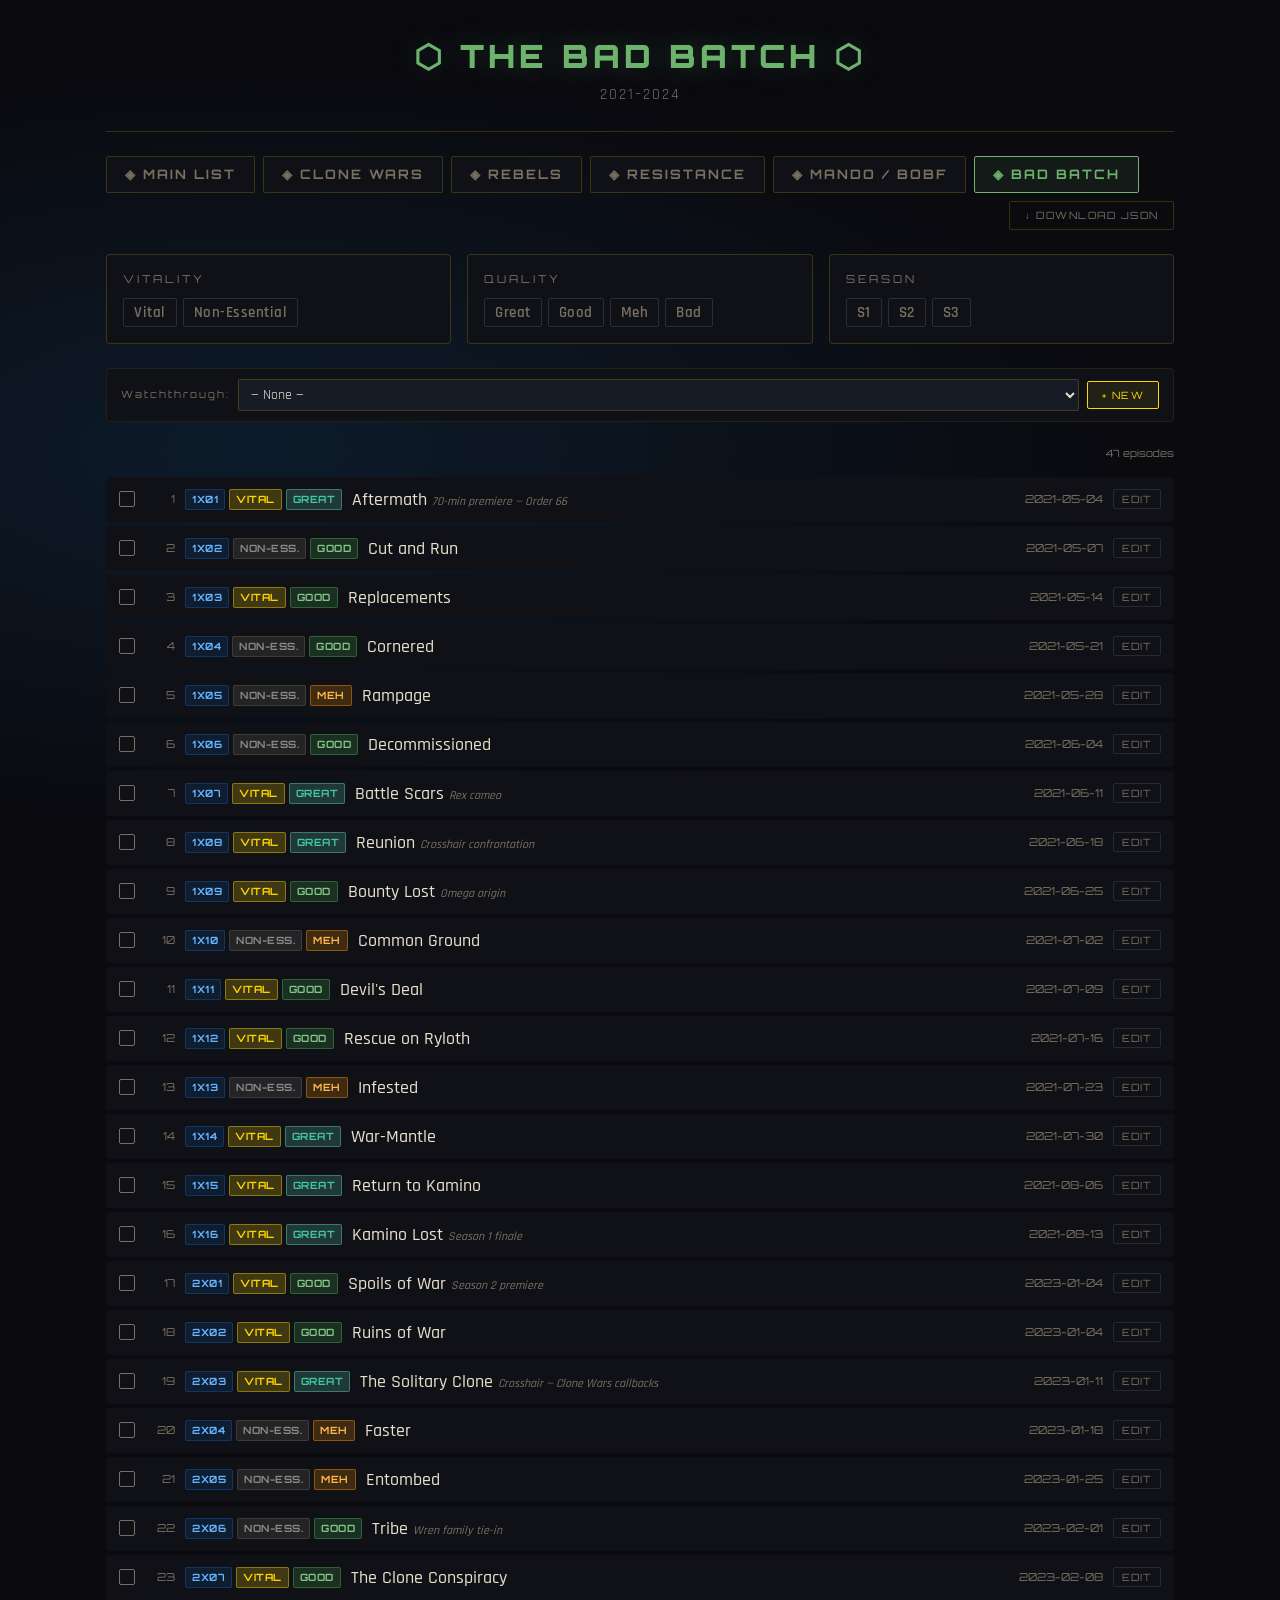
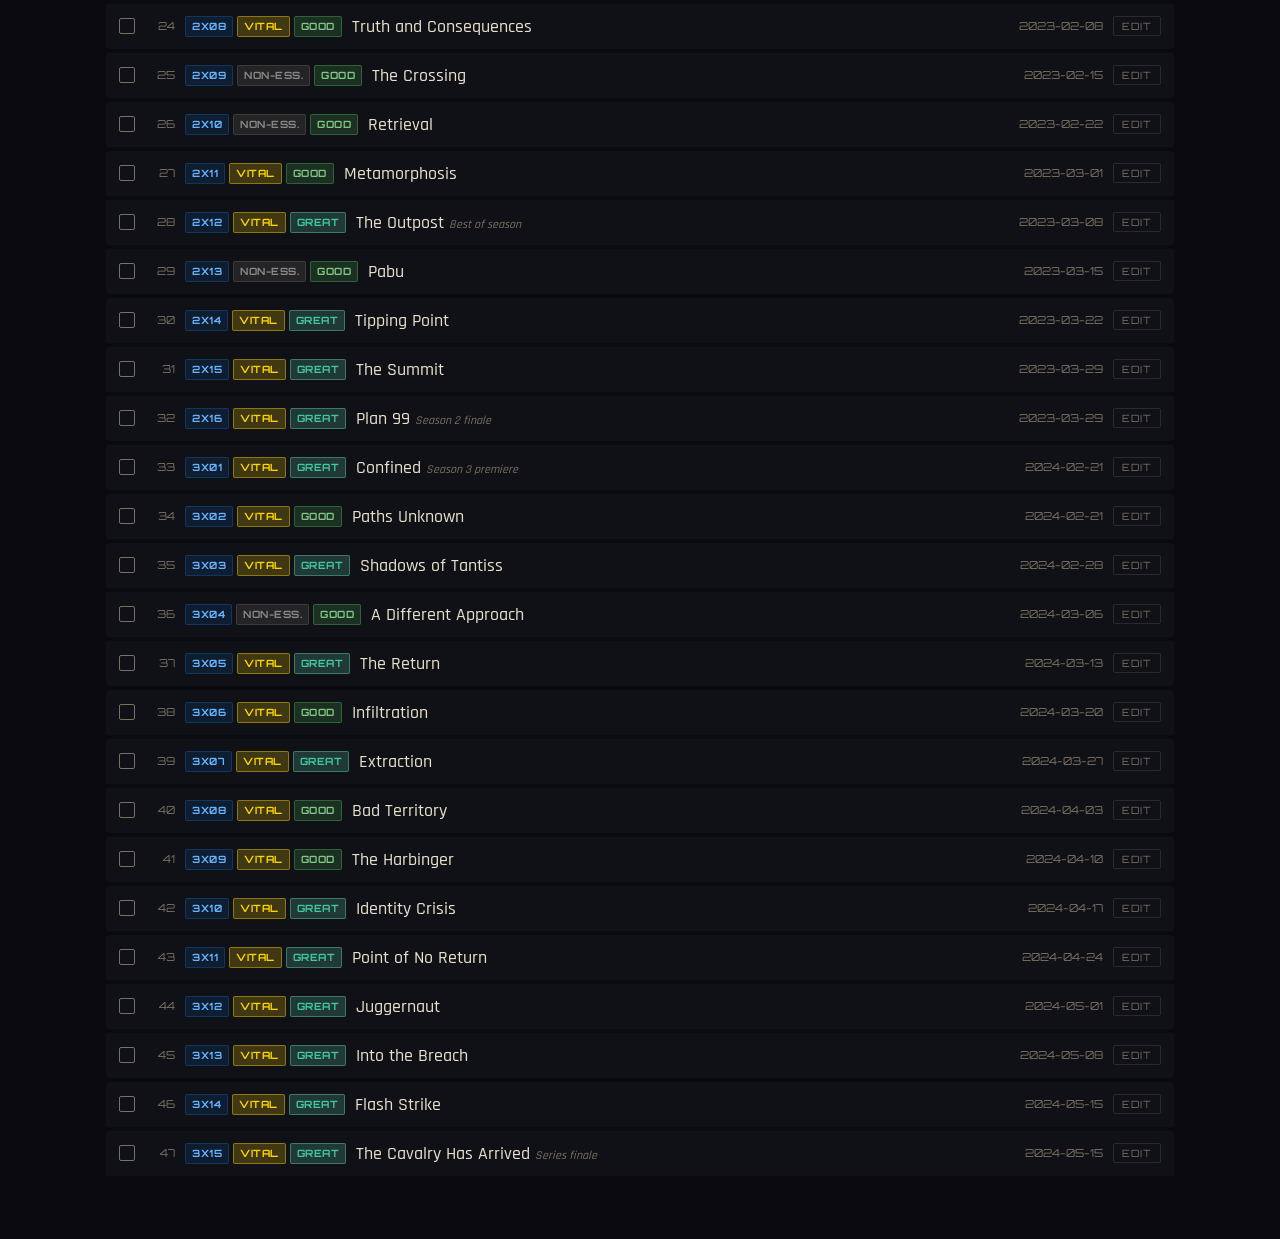
==== bad_batch.html @ 70af80b8 "Website V2 - Subpages for TV shows" ====
<!DOCTYPE html>
<html lang="en">
<head>
<meta charset="UTF-8">
<meta name="viewport" content="width=device-width, initial-scale=1.0">
<title>Star Wars Watchlist</title>
<link rel="stylesheet" href="style.css">
<style>
  :root { --show-color: #6DB36D; }
  .header h1 { color: var(--show-color); text-shadow: 0 0 30px color-mix(in srgb, var(--show-color) 30%, transparent); }
  .nav-tab.active { border-color: var(--show-color); color: var(--show-color); background: color-mix(in srgb, var(--show-color) 10%, transparent); }
  .progress-fill { background: var(--show-color) !important; }
</style>
</head>
<body>
<div class="stars-bg"></div>
<div class="app-wrapper">

  <div class="header">
    <h1 id="showTitle">⬡ LOADING ⬡</h1>
    <p id="showYears" style="color:var(--sw-muted);font-size:15px;letter-spacing:2px;margin-top:4px;"></p>
  </div>

  <div class="nav-tabs" id="navTabs"></div>
  <div id="filtersArea"></div>
  <div id="wtArea"></div>
  <div class="items-list" id="epList"></div>

  <!-- Item Edit Modal -->
  <div class="modal-overlay" id="itemModal">
    <div class="modal">
      <button class="modal-close" onclick="closeModal('itemModal')">✕</button>
      <div class="modal-title" id="itemModalTitle">Edit Episode</div>
      <div id="itemModalBody"></div>
    </div>
  </div>

  <!-- Watchthrough Modal -->
  <div class="modal-overlay" id="wtModal">
    <div class="modal">
      <button class="modal-close" onclick="closeModal('wtModal')">✕</button>
      <div class="modal-title">Watchthrough</div>
      <div id="wtModalBody"></div>
    </div>
  </div>

  <div class="save-indicator" id="saveIndicator">SAVED</div>

</div>
<script src="data.js"></script>
<script>window.SHOW_DATA = BAD_BATCH_DATA;</script>
<script>
// Shared nav injection
document.addEventListener('DOMContentLoaded', () => {
  const pages = [
    {href:'index.html',   label:'◈ Main List'},
    {href:'cw.html',      label:'◈ Clone Wars',    color:'#64B4FF'},
    {href:'rebels.html',  label:'◈ Rebels',         color:'#E8A020'},
    {href:'resistance.html', label:'◈ Resistance',  color:'#4AA8D8'},
    {href:'mando.html',   label:'◈ Mando / BoBF',   color:'#8B7355'},
    {href:'bad_batch.html',label:'◈ Bad Batch',     color:'#6DB36D'},
  ];
  const cur = location.pathname.split('/').pop() || 'index.html';
  document.getElementById('navTabs').innerHTML =
    pages.map(p => {
      const active = p.href === cur;
      const style  = p.color ? `--tab-color:${p.color}` : '';
      return `<a class="nav-tab ${active?'active':''}" href="${p.href}" style="${style}">${p.label}</a>`;
    }).join('') +
    `<button class="btn" style="margin-left:auto" onclick="downloadJSON()">↓ Download JSON</button>`;
});
</script>
<script src="show_page.js"></script>
</body>
</html>
---- style.css ----
@import url('https://fonts.googleapis.com/css2?family=Orbitron:wght@400;700;900&family=Rajdhani:wght@300;400;500;600;700&display=swap');

* { box-sizing: border-box; margin: 0; padding: 0; }

:root {
  --sw-gold: #FFD700;
  --sw-gold-dim: #B8960C;
  --sw-red: #C62828;
  --sw-blue: #1565C0;
  --sw-dark: #0a0a0f;
  --sw-panel: #0f1117;
  --sw-panel2: #161b26;
  --sw-border: rgba(255,215,0,0.18);
  --sw-border2: rgba(255,215,0,0.08);
  --sw-text: #e8e0cc;
  --sw-muted: #7a7060;
  --sw-good: #4CAF50;
  --sw-meh: #FF9800;
  --sw-bad: #F44336;
  --sw-vital: #FFD700;
  --sw-skip: #7a7060;
  --sw-movie: #1565C0;
  --sw-tv: #6A1B9A;
  --sw-game: #2E7D32;
}

body {
  background: var(--sw-dark);
  color: var(--sw-text);
  font-family: 'Rajdhani', sans-serif;
  font-size: 20px;
  line-height: 1.5;
  min-height: 100vh;
  overflow-x: hidden;
}

.stars-bg {
  position: fixed;
  top: 0; left: 0; width: 100%; height: 100%;
  background: radial-gradient(ellipse at 20% 50%, #0d1b2a 0%, #0a0a0f 60%);
  z-index: 0;
}

.app-wrapper { position: relative; z-index: 1; max-width: 1100px; margin: 0 auto; padding: 0 1rem 4rem; }

/* ── HEADER ───────────────────────────────────────────────────────────────── */
.header {
  text-align: center;
  padding: 2rem 0 1.5rem;
  border-bottom: 1px solid var(--sw-border);
  margin-bottom: 1.5rem;
}
.header h1 {
  font-family: 'Orbitron', monospace;
  font-size: 2rem;
  font-weight: 900;
  color: var(--sw-gold);
  letter-spacing: 4px;
  text-transform: uppercase;
  text-shadow: 0 0 30px rgba(255,215,0,0.3);
}
.header p { color: var(--sw-muted); font-size: 15px; letter-spacing: 2px; margin-top: 4px; }

/* ── NAV ──────────────────────────────────────────────────────────────────── */
.nav-tabs { display: flex; gap: 8px; margin-bottom: 1.5rem; flex-wrap: wrap; }
.nav-tab {
  font-family: 'Orbitron', monospace;
  font-size: 13px;
  font-weight: 700;
  letter-spacing: 2px;
  padding: 8px 18px;
  border: 1px solid var(--sw-border);
  background: var(--sw-panel);
  color: var(--sw-muted);
  cursor: pointer;
  border-radius: 2px;
  transition: all 0.2s;
  text-transform: uppercase;
  text-decoration: none;
  display: inline-block;
}
.nav-tab:hover {
  border-color: var(--tab-color, var(--sw-gold-dim));
  color: var(--tab-color, var(--sw-gold-dim));
}
.nav-tab.active {
  background: color-mix(in srgb, var(--tab-color, var(--sw-gold)) 10%, transparent);
  border-color: var(--tab-color, var(--sw-gold));
  color: var(--tab-color, var(--sw-gold));
}
.nav-tab.cw-tab { border-color: rgba(100,180,255,0.3); color: #64B4FF; }
.nav-tab.cw-tab.active { background: rgba(100,180,255,0.1); border-color: #64B4FF; color: #64B4FF; }

/* ── LAYOUT ───────────────────────────────────────────────────────────────── */
.section-row { display: flex; gap: 1rem; align-items: flex-start; margin-bottom: 1.5rem; flex-wrap: wrap; }

.panel {
  background: var(--sw-panel);
  border: 1px solid var(--sw-border);
  border-radius: 4px;
  padding: 1rem;
}
.panel-title {
  font-family: 'Orbitron', monospace;
  font-size: 11px;
  letter-spacing: 3px;
  color: var(--sw-muted);
  text-transform: uppercase;
  margin-bottom: 10px;
}

/* ── CHIPS ────────────────────────────────────────────────────────────────── */
.filter-chips { display: flex; flex-wrap: wrap; gap: 6px; }
.chip {
  font-family: 'Rajdhani', sans-serif;
  font-size: 15px;
  font-weight: 600;
  padding: 4px 10px;
  border: 1px solid rgba(255,255,255,0.12);
  border-radius: 2px;
  cursor: pointer;
  transition: all 0.2s;
  background: transparent;
  color: var(--sw-muted);
  letter-spacing: 0.5px;
}
.chip:hover { border-color: rgba(255,255,255,0.3); color: var(--sw-text); }
.chip.active-great     { background: rgba(100,220,180,0.15); border-color: #40C8A0; color: #40C8A0; }
.chip.active-vital     { background: rgba(255,215,0,0.15);  border-color: var(--sw-gold); color: var(--sw-gold); }
.chip.active-skippable { background: rgba(122,112,96,0.2);  border-color: #7a7060; color: #aaa09a; }
.chip.active-movie     { background: rgba(21,101,192,0.2);  border-color: #1565C0; color: #64B4FF; }
.chip.active-tv        { background: rgba(106,27,154,0.2);  border-color: #6A1B9A; color: #CE93D8; }
.chip.active-game      { background: rgba(46,125,50,0.2);   border-color: #2E7D32; color: #81C784; }
.chip.active-good      { background: rgba(76,175,80,0.15);  border-color: #4CAF50; color: #81C784; }
.chip.active-meh       { background: rgba(255,152,0,0.15);  border-color: #FF9800; color: #FFB74D; }
.chip.active-bad       { background: rgba(244,67,54,0.15);  border-color: #F44336; color: #EF9A9A; }
.chip.active-post      { background: rgba(100,180,255,0.1); border-color: #64B4FF; color: #64B4FF; }
.chip.active-order     { background: rgba(255,215,0,0.15);  border-color: var(--sw-gold); color: var(--sw-gold); }
.chip.active-tag       { background: rgba(130,100,220,0.2); border-color: #8264DC; color: #C9B8FF; }

/* ── WATCHTHROUGH BAR ─────────────────────────────────────────────────────── */
.watchthrough-bar {
  display: flex; gap: 8px; align-items: center; flex-wrap: wrap;
  margin-bottom: 1.5rem;
  padding: 10px 14px;
  background: var(--sw-panel);
  border: 1px solid var(--sw-border2);
  border-radius: 4px;
}
.wt-label { font-family: 'Orbitron', monospace; font-size: 10px; letter-spacing: 2px; color: var(--sw-muted); flex-shrink: 0; }
.wt-select {
  background: var(--sw-panel2);
  border: 1px solid var(--sw-border);
  color: var(--sw-text);
  font-family: 'Rajdhani', sans-serif;
  font-size: 14px;
  padding: 5px 8px;
  border-radius: 2px;
  flex: 1; min-width: 120px;
}

/* ── BUTTONS ──────────────────────────────────────────────────────────────── */
.btn {
  font-family: 'Orbitron', monospace;
  font-size: 10px;
  letter-spacing: 1.5px;
  padding: 7px 14px;
  border: 1px solid var(--sw-border);
  background: transparent;
  color: var(--sw-muted);
  cursor: pointer;
  border-radius: 2px;
  transition: all 0.2s;
  text-transform: uppercase;
  white-space: nowrap;
}
.btn:hover   { border-color: var(--sw-gold-dim); color: var(--sw-gold-dim); }
.btn.primary { border-color: var(--sw-gold); color: var(--sw-gold); background: rgba(255,215,0,0.08); }
.btn.primary:hover { background: rgba(255,215,0,0.16); }
.btn.danger  { border-color: #C62828; color: #EF9A9A; }
.btn.danger:hover  { background: rgba(198,40,40,0.15); }
.btn.success { border-color: #4CAF50; color: #81C784; }
.btn.success:hover { background: rgba(76,175,80,0.1); }

/* ── TOP ACTIONS BAR ──────────────────────────────────────────────────────── */
.top-actions { display: flex; gap: 8px; align-items: center; flex-wrap: wrap; margin-bottom: 1rem; }
.multi-sel-info {
  font-family: 'Orbitron', monospace;
  font-size: 10px;
  color: var(--sw-gold);
  letter-spacing: 1px;
  padding: 4px 8px;
  border: 1px solid rgba(255,215,0,0.3);
  border-radius: 2px;
  background: rgba(255,215,0,0.06);
}

/* ── PROGRESS ─────────────────────────────────────────────────────────────── */
.progress-bar {
  height: 3px;
  background: rgba(255,255,255,0.06);
  border-radius: 2px;
  margin: 8px 0 12px;
  overflow: hidden;
}
.progress-fill { height: 100%; background: var(--sw-gold); transition: width 0.4s; border-radius: 2px; }
.progress-text { font-family: 'Orbitron', monospace; font-size: 11px; color: var(--sw-muted); letter-spacing: 1px; }

/* ── ITEM ROWS ────────────────────────────────────────────────────────────── */
.items-list { display: flex; flex-direction: column; gap: 4px; }

.item-row {
  display: flex;
  align-items: center;
  gap: 10px;
  padding: 8px 12px;
  border: 1px solid transparent;
  border-radius: 3px;
  cursor: pointer;
  transition: all 0.15s;
  background: var(--sw-panel);
}
.item-row:hover   { border-color: var(--sw-border); background: var(--sw-panel2); }
.item-row.watched { background: rgba(255,215,0,0.04); }
.item-row.selected { border-color: var(--sw-gold) !important; background: rgba(255,215,0,0.08) !important; }

/* Drag and drop */
.item-row.draggable { cursor: grab; }
.item-row.dragging  { opacity: 0.4; border-color: var(--sw-gold); cursor: grabbing; }
.item-row.drag-over { border-color: var(--sw-gold); background: rgba(255,215,0,0.08); border-style: dashed; }
.drag-handle {
  color: var(--sw-muted);
  cursor: grab;
  font-size: 14px;
  flex-shrink: 0;
  padding: 0 2px;
  user-select: none;
}
.drag-handle:hover { color: var(--sw-gold-dim); }

.item-check {
  width: 16px; height: 16px;
  border: 1px solid var(--sw-muted);
  border-radius: 2px;
  flex-shrink: 0;
  display: flex; align-items: center; justify-content: center;
  transition: all 0.2s;
  font-size: 11px;
}
.item-check.checked { background: var(--sw-gold); border-color: var(--sw-gold); color: #000; }

.item-num    { font-family: 'Orbitron', monospace; font-size: 11px; color: var(--sw-muted); width: 30px; flex-shrink: 0; text-align: right; }
.item-badges { display: flex; gap: 4px; flex-shrink: 0; }
.item-title  { flex: 1; font-size: 18px; font-weight: 500; color: var(--sw-text); }
.item-title.watched-title { color: var(--sw-muted); text-decoration: line-through; }
.item-year   { font-family: 'Orbitron', monospace; font-size: 11px; color: var(--sw-muted); flex-shrink: 0; }
.item-set    { font-size: 13px; color: var(--sw-muted); flex-shrink: 0; min-width: 70px; text-align: right; }
.item-note   { font-size: 12px; color: var(--sw-muted); font-style: italic; }

.gl-tag {
  font-size: 10px;
  color: #7a7060;
  font-family: 'Orbitron', monospace;
  margin-left: 4px;
  vertical-align: middle;
}

.item-edit-btn {
  font-family: 'Orbitron', monospace;
  font-size: 10px;
  letter-spacing: 1px;
  padding: 3px 8px;
  background: transparent;
  border: 1px solid rgba(255,255,255,0.1);
  color: var(--sw-muted);
  border-radius: 2px;
  cursor: pointer;
  transition: all 0.2s;
  flex-shrink: 0;
  text-transform: uppercase;
}
.item-edit-btn:hover { border-color: var(--sw-gold-dim); color: var(--sw-gold-dim); }

/* ── BADGES ───────────────────────────────────────────────────────────────── */
.badge {
  font-family: 'Orbitron', monospace;
  font-size: 10px;
  font-weight: 700;
  letter-spacing: 0.5px;
  padding: 2px 6px;
  border-radius: 2px;
  text-transform: uppercase;
}
.badge-vital  { background: rgba(255,215,0,0.2);   color: var(--sw-gold); border: 1px solid rgba(255,215,0,0.4); }
.badge-skip   { background: rgba(122,112,96,0.2);  color: #888;           border: 1px solid rgba(122,112,96,0.3); }
.badge-great  { background: rgba(100,220,180,0.2);  color: #40C8A0;        border: 1px solid rgba(100,220,180,0.4); }
.badge-good   { background: rgba(76,175,80,0.2);   color: #81C784;        border: 1px solid rgba(76,175,80,0.4); }
.badge-meh    { background: rgba(255,152,0,0.2);   color: #FFB74D;        border: 1px solid rgba(255,152,0,0.4); }
.badge-bad    { background: rgba(244,67,54,0.2);   color: #EF9A9A;        border: 1px solid rgba(244,67,54,0.4); }
.badge-movie  { background: rgba(21,101,192,0.2);  color: #64B4FF;        border: 1px solid rgba(21,101,192,0.4); }
.badge-tv     { background: rgba(106,27,154,0.2);  color: #CE93D8;        border: 1px solid rgba(106,27,154,0.4); }
.badge-game   { background: rgba(46,125,50,0.2);   color: #81C784;        border: 1px solid rgba(46,125,50,0.4); }
.badge-tag    { background: rgba(130,100,220,0.2); color: #C9B8FF;        border: 1px solid rgba(130,100,220,0.4); font-size: 10px; }
.badge-ep     { background: rgba(21,101,192,0.15); color: #64B4FF;        border: 1px solid rgba(21,101,192,0.35); }


/* ── MODALS ───────────────────────────────────────────────────────────────── */
.modal-overlay {
  display: none;
  position: fixed; top: 0; left: 0; width: 100%; height: 100%;
  background: rgba(0,0,0,0.85);
  z-index: 100;
  align-items: center;
  justify-content: center;
}
.modal-overlay.open { display: flex; }
.modal {
  background: var(--sw-panel);
  border: 1px solid var(--sw-border);
  border-radius: 6px;
  padding: 1.5rem;
  width: 90%;
  max-width: 480px;
  max-height: 90vh;
  overflow-y: auto;
  position: relative;
}
.modal-title {
  font-family: 'Orbitron', monospace;
  font-size: 13px;
  font-weight: 700;
  letter-spacing: 2px;
  color: var(--sw-gold);
  margin-bottom: 1.2rem;
  text-transform: uppercase;
}
.modal-close { position: absolute; top: 12px; right: 14px; background: none; border: none; color: var(--sw-muted); font-size: 20px; cursor: pointer; line-height: 1; }
.modal-close:hover { color: var(--sw-text); }
.modal-actions { display: flex; gap: 8px; margin-top: 1.2rem; flex-wrap: wrap; }

.export-divider {
  border: none;
  border-top: 1px solid var(--sw-border);
  margin: 1.5rem 0 1rem;
}
.export-section-title {
  font-family: 'Orbitron', monospace;
  font-size: 11px;
  letter-spacing: 2px;
  color: var(--sw-muted);
  text-transform: uppercase;
  margin-bottom: 0.5rem;
}

/* ── FORMS ────────────────────────────────────────────────────────────────── */
.form-group { margin-bottom: 1rem; }
.form-label { font-size: 11px; letter-spacing: 1px; color: var(--sw-muted); display: block; margin-bottom: 5px; text-transform: uppercase; font-family: 'Orbitron', monospace; }
.form-input, .form-select {
  width: 100%;
  background: var(--sw-panel2);
  border: 1px solid var(--sw-border);
  color: var(--sw-text);
  font-family: 'Rajdhani', sans-serif;
  font-size: 15px;
  padding: 8px 10px;
  border-radius: 2px;
  outline: none;
}
.form-input:focus, .form-select:focus { border-color: var(--sw-gold-dim); }
.form-select option { background: #1a1a2e; }

/* ── TAGS ─────────────────────────────────────────────────────────────────── */
.tag-input-row { display: flex; gap: 6px; align-items: center; }
.tag-input-row .form-input { flex: 1; }
.tags-display { display: flex; flex-wrap: wrap; gap: 5px; margin-top: 8px; }
.tag-pill {
  display: flex; align-items: center; gap: 4px;
  background: rgba(130,100,220,0.2);
  border: 1px solid rgba(130,100,220,0.4);
  color: #C9B8FF;
  border-radius: 2px;
  padding: 2px 7px;
  font-size: 14px;
}
.tag-existing-label {
  font-family: 'Orbitron', monospace;
  font-size: 9px;
  letter-spacing: 1px;
  color: var(--sw-muted);
  text-transform: uppercase;
  margin-top: 10px;
  margin-bottom: 5px;
}
.tag-existing-pool {
  display: flex;
  flex-wrap: wrap;
  gap: 5px;
  margin-bottom: 8px;
}
.tag-existing-pill {
  font-family: 'Rajdhani', sans-serif;
  font-size: 13px;
  padding: 2px 9px;
  background: transparent;
  border: 1px dashed rgba(130,100,220,0.35);
  color: rgba(201,184,255,0.6);
  border-radius: 2px;
  cursor: pointer;
  transition: all 0.15s;
}
.tag-existing-pill:hover {
  background: rgba(130,100,220,0.15);
  border-color: rgba(130,100,220,0.7);
  color: #C9B8FF;
}
.tag-pill-remove { cursor: pointer; color: #8264DC; font-size: 12px; line-height: 1; }
.tag-pill-remove:hover { color: #EF9A9A; }

/* ── MISC ─────────────────────────────────────────────────────────────────── */
.tag-collapse-btn {
  font-family: 'Orbitron', monospace;
  font-size: 9px;
  letter-spacing: 1px;
  padding: 2px 8px;
  background: transparent;
  border: 1px solid rgba(255,255,255,0.1);
  color: var(--sw-muted);
  border-radius: 2px;
  cursor: pointer;
  transition: all 0.2s;
}
.tag-collapse-btn:hover { border-color: var(--sw-gold-dim); color: var(--sw-gold-dim); }

/* ── HIDE BUTTON ──────────────────────────────────────────────────────────── */
.item-hide-btn {
  font-family: 'Orbitron', monospace;
  font-size: 10px;
  letter-spacing: 1px;
  padding: 3px 8px;
  background: transparent;
  border: 1px solid rgba(255,255,255,0.07);
  color: rgba(122,112,96,0.6);
  border-radius: 2px;
  cursor: pointer;
  transition: all 0.2s;
  flex-shrink: 0;
  text-transform: uppercase;
  opacity: 0;
}
.item-row:hover .item-hide-btn { opacity: 1; }
.item-hide-btn:hover { border-color: #C62828; color: #EF9A9A; opacity: 1; }
.item-hide-btn--show {
  border-color: rgba(76,175,80,0.4);
  color: #81C784;
  opacity: 1 !important;
}
.item-hide-btn--show:hover { background: rgba(76,175,80,0.1); border-color: #4CAF50; }

/* ── HIDDEN SECTION ───────────────────────────────────────────────────────── */
.hidden-section {
  margin-top: 2.5rem;
  border-top: 1px dashed rgba(255,255,255,0.08);
  padding-top: 1.2rem;
}
.hidden-section-header {
  display: flex;
  align-items: center;
  gap: 10px;
  margin-bottom: 0.75rem;
}
.hidden-section-title {
  font-family: 'Orbitron', monospace;
  font-size: 10px;
  letter-spacing: 2px;
  color: var(--sw-muted);
  text-transform: uppercase;
}
.hidden-section-count {
  font-family: 'Orbitron', monospace;
  font-size: 9px;
  color: rgba(122,112,96,0.5);
  letter-spacing: 1px;
}
.item-row.hidden-row {
  opacity: 0.45;
  cursor: default;
  background: transparent !important;
  border-color: transparent !important;
}
.item-row.hidden-row:hover {
  opacity: 0.65;
  background: var(--sw-panel) !important;
}

.custom-order-hint {
  display: flex;
  align-items: center;
  gap: 8px;
  flex-wrap: wrap;
  font-family: 'Orbitron', monospace;
  font-size: 9px;
  color: var(--sw-muted);
  letter-spacing: 1px;
  padding: 6px 12px;
  margin-bottom: 8px;
  border: 1px dashed rgba(255,215,0,0.15);
  border-radius: 3px;
}
.hint-seed-label {
  margin-left: auto;
  font-size: 9px;
  letter-spacing: 1px;
  color: var(--sw-muted);
}
.hint-seed-btn {
  font-size: 9px;
  padding: 3px 10px;
  letter-spacing: 1px;
}

.save-indicator {
  position: fixed; bottom: 20px; right: 20px;
  background: rgba(255,215,0,0.9); color: #000;
  font-family: 'Orbitron', monospace; font-size: 10px; letter-spacing: 2px;
  padding: 8px 16px; border-radius: 2px;
  opacity: 0; transition: opacity 0.3s;
  z-index: 200;
}
.save-indicator.show { opacity: 1; }

select option { background: #0f1117; }

@media (max-width: 600px) {
  .header h1 { font-size: 1.2rem; }
  .item-set { display: none; }
}
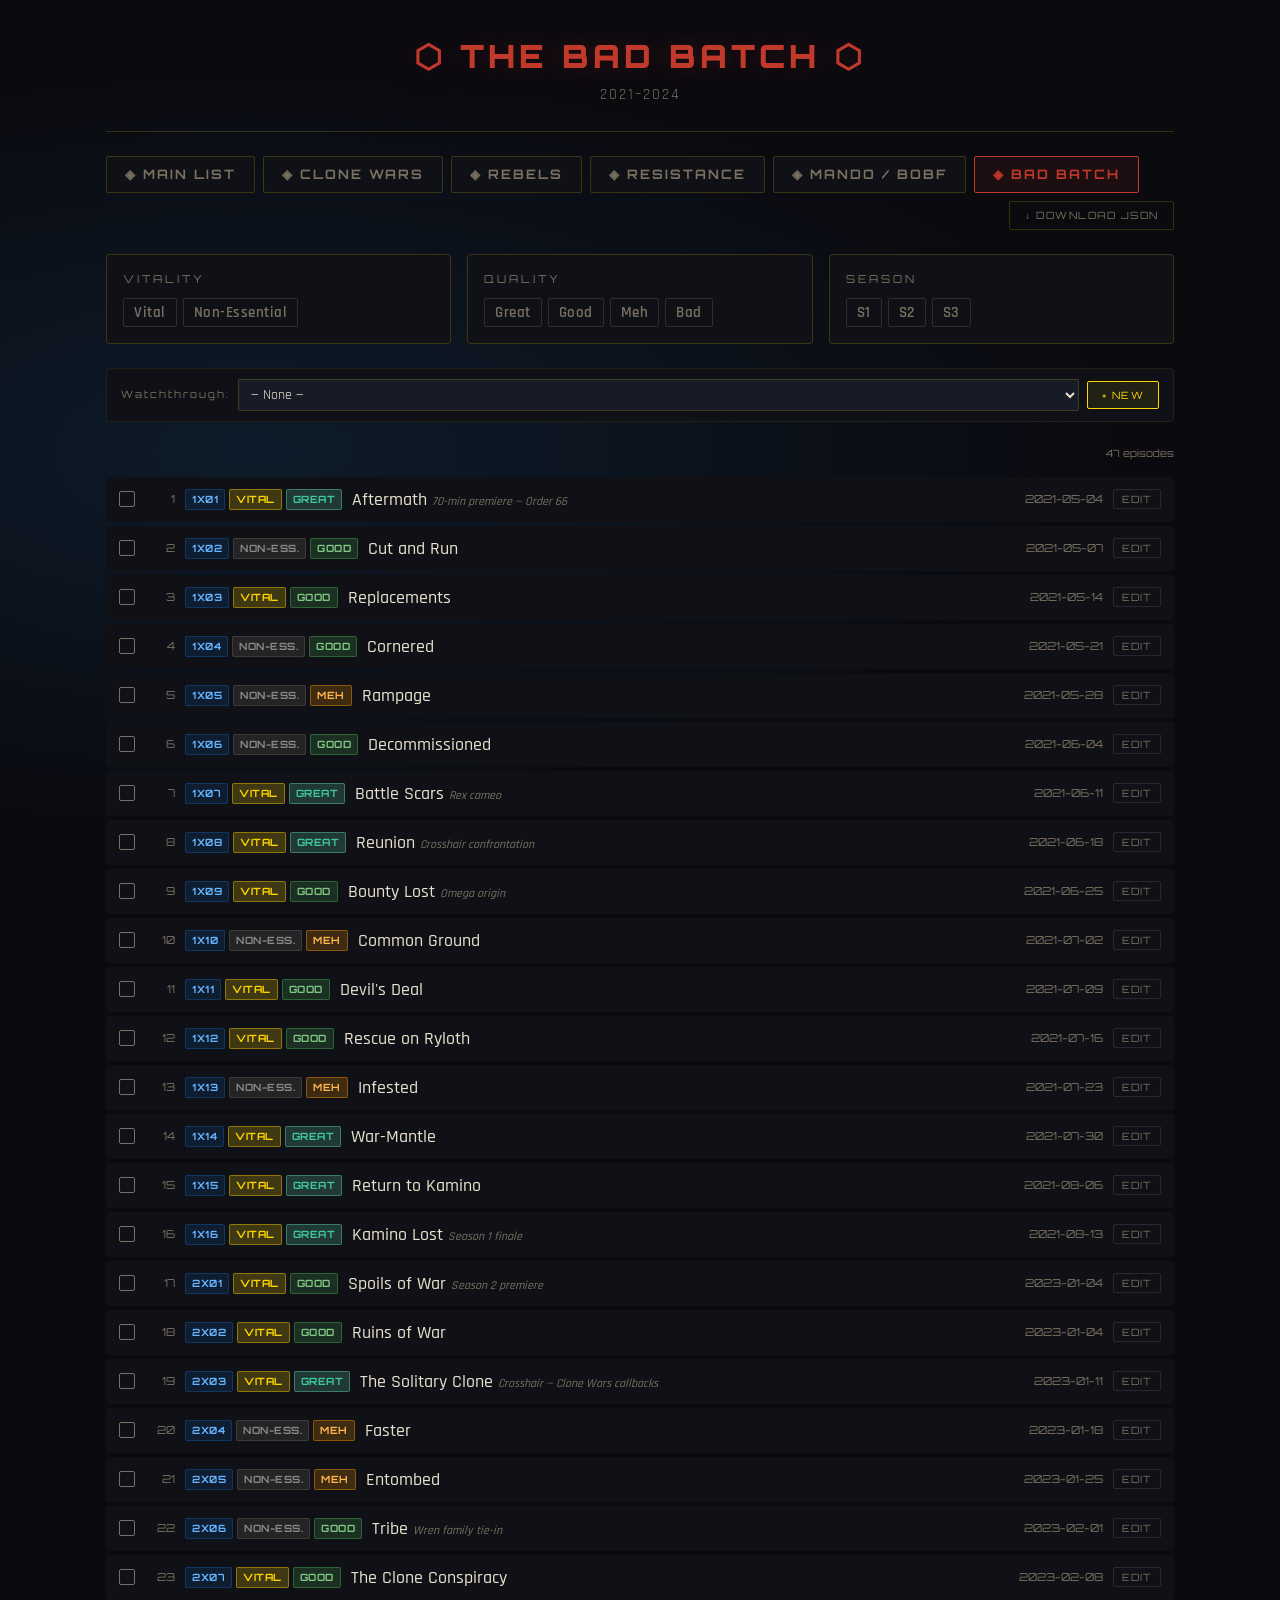
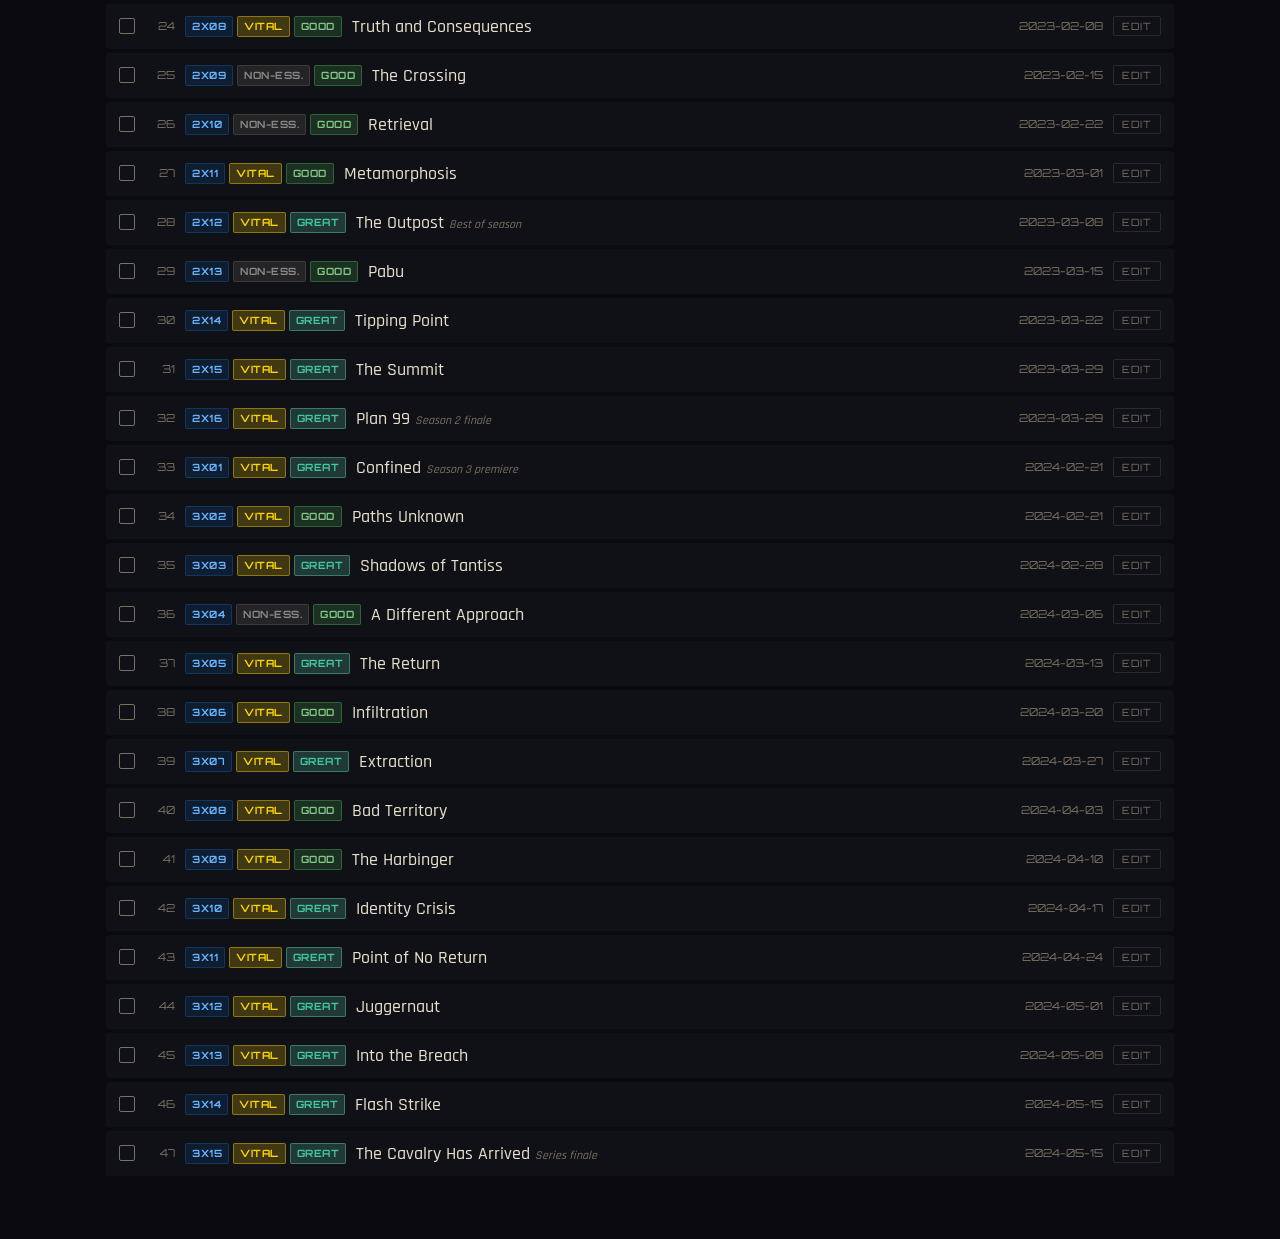
==== commit 06b36c1a: "updated tags list and color scheme" ====
--- a/bad_batch.html
+++ b/bad_batch.html
@@ -6,7 +6,7 @@
 <title>Star Wars Watchlist</title>
 <link rel="stylesheet" href="style.css">
 <style>
-  :root { --show-color: #6DB36D; }
+  :root { --show-color: #C0392B; }
   .header h1 { color: var(--show-color); text-shadow: 0 0 30px color-mix(in srgb, var(--show-color) 30%, transparent); }
   .nav-tab.active { border-color: var(--show-color); color: var(--show-color); background: color-mix(in srgb, var(--show-color) 10%, transparent); }
   .progress-fill { background: var(--show-color) !important; }
@@ -56,9 +56,9 @@
     {href:'index.html',   label:'◈ Main List'},
     {href:'cw.html',      label:'◈ Clone Wars',    color:'#64B4FF'},
     {href:'rebels.html',  label:'◈ Rebels',         color:'#E8A020'},
-    {href:'resistance.html', label:'◈ Resistance',  color:'#4AA8D8'},
+    {href:'resistance.html', label:'◈ Resistance',  color:'#E8DFA0'},
     {href:'mando.html',   label:'◈ Mando / BoBF',   color:'#8B7355'},
-    {href:'bad_batch.html',label:'◈ Bad Batch',     color:'#6DB36D'},
+    {href:'bad_batch.html',label:'◈ Bad Batch',     color:'#C0392B'},
   ];
   const cur = location.pathname.split('/').pop() || 'index.html';
   document.getElementById('navTabs').innerHTML =
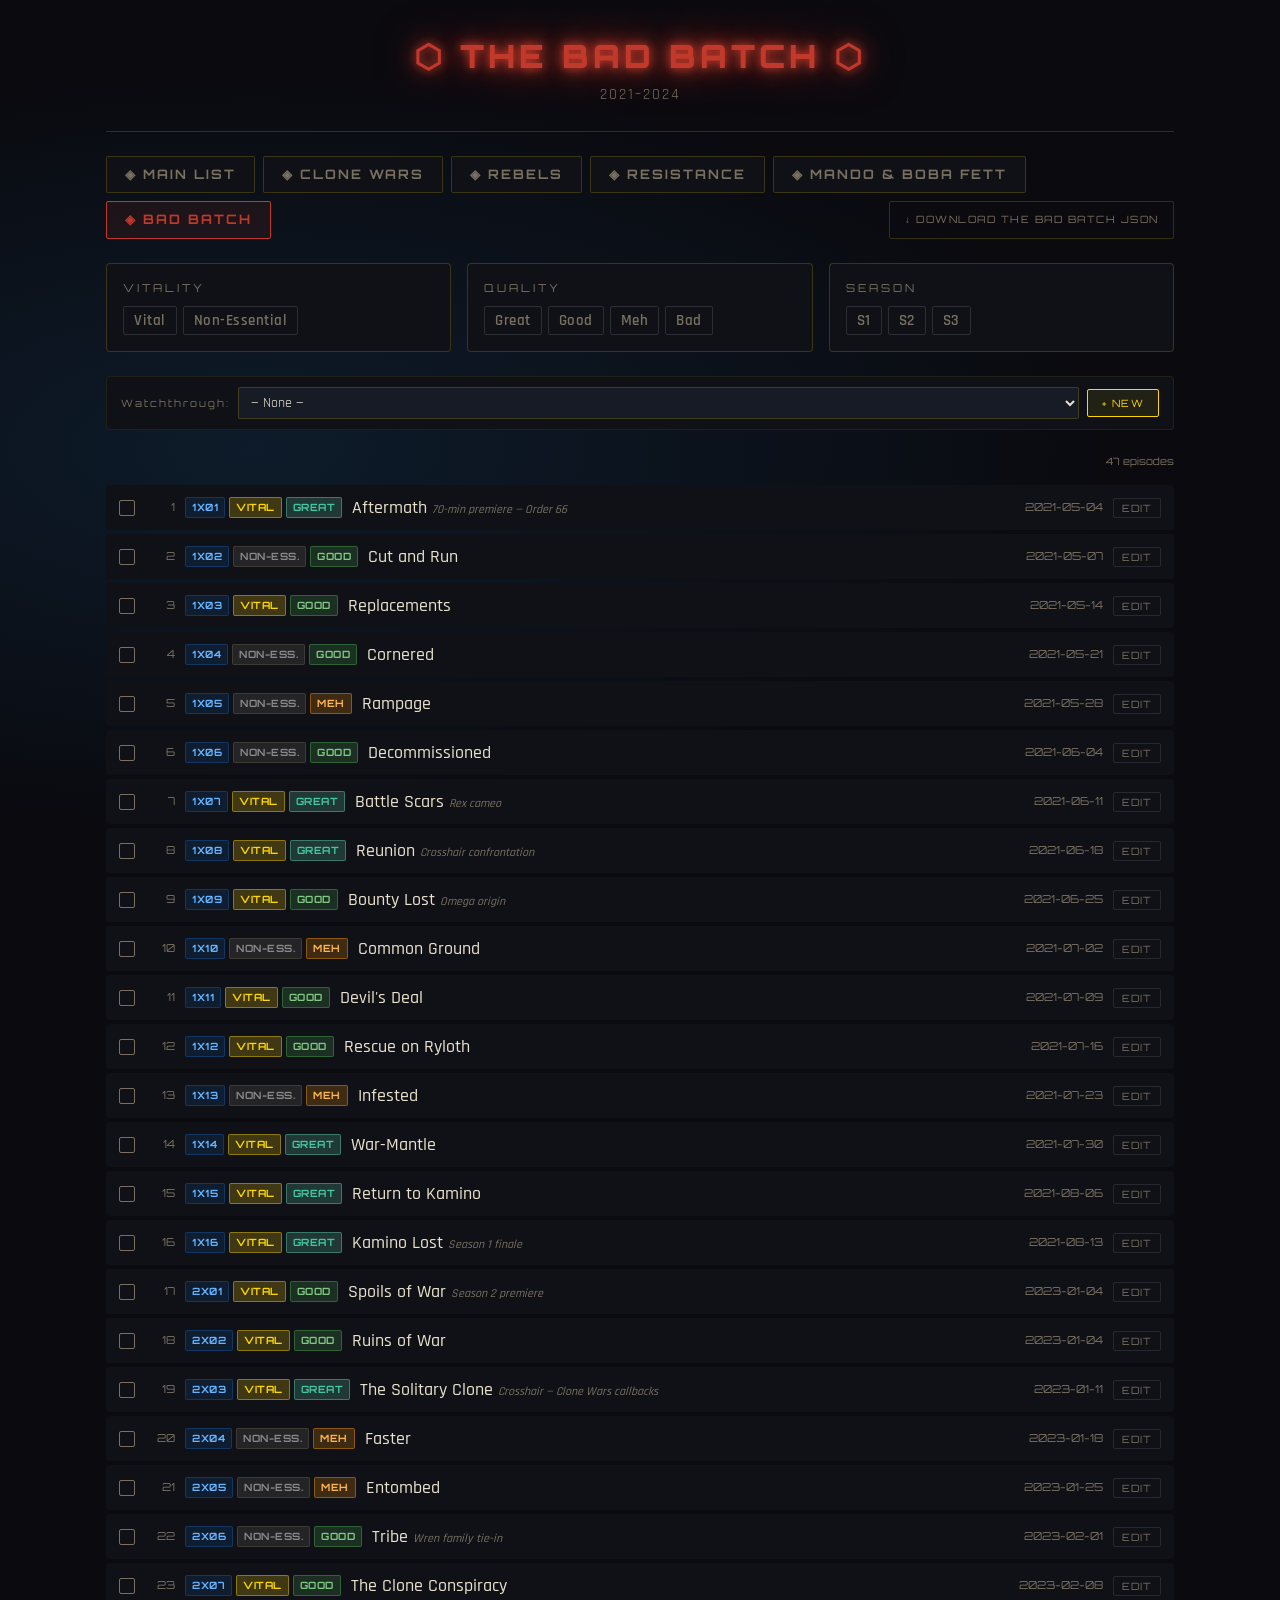
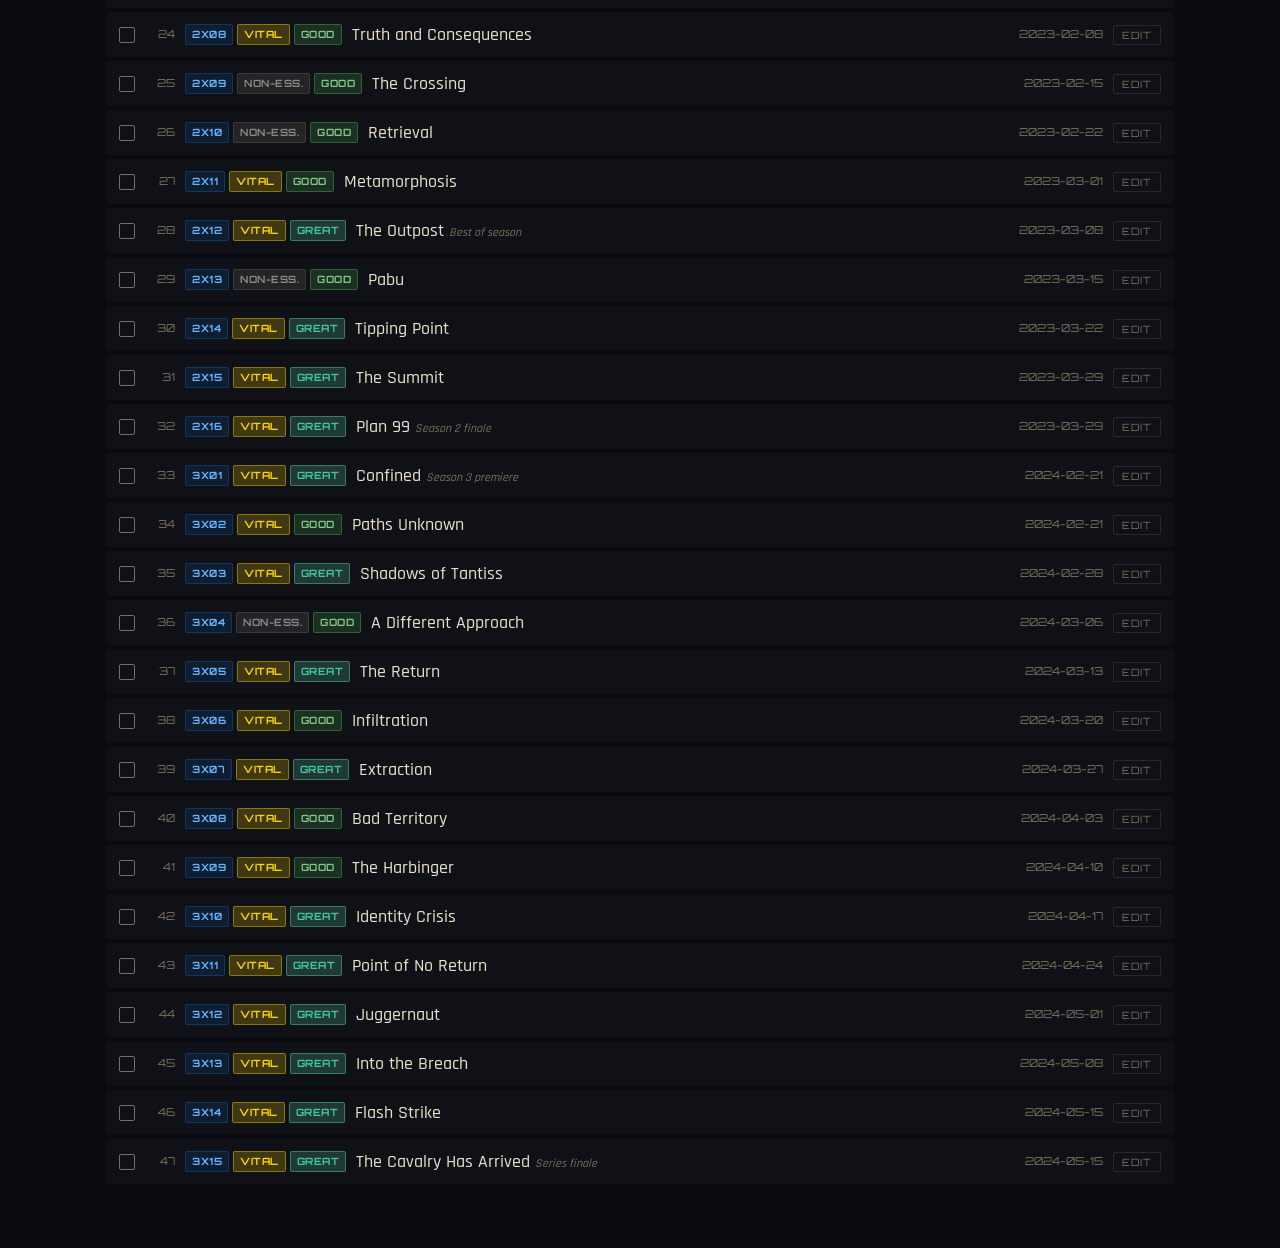
==== commit 873d479b: "site V3 - updated effects and data updating method" ====
--- a/bad_batch.html
+++ b/bad_batch.html
@@ -3,11 +3,11 @@
 <head>
 <meta charset="UTF-8">
 <meta name="viewport" content="width=device-width, initial-scale=1.0">
-<title>Star Wars Watchlist</title>
+<title>Loading… — Star Wars Watchlist Maker</title>
 <link rel="stylesheet" href="style.css">
 <style>
   :root { --show-color: #C0392B; }
-  .header h1 { color: var(--show-color); text-shadow: 0 0 30px color-mix(in srgb, var(--show-color) 30%, transparent); }
+  .header h1 { color: var(--show-color); }
   .nav-tab.active { border-color: var(--show-color); color: var(--show-color); background: color-mix(in srgb, var(--show-color) 10%, transparent); }
   .progress-fill { background: var(--show-color) !important; }
 </style>
@@ -29,16 +29,16 @@
   <!-- Item Edit Modal -->
   <div class="modal-overlay" id="itemModal">
     <div class="modal">
-      <button class="modal-close" onclick="closeModal('itemModal')">✕</button>
+      <button class="modal-close" onclick="app.attemptCloseModal('itemModal')">✕</button>
       <div class="modal-title" id="itemModalTitle">Edit Episode</div>
-      <div id="itemModalBody"></div>
+      <div id="itemModalBody" oninput="app.markDirty()" onchange="app.markDirty()"></div>
     </div>
   </div>
 
   <!-- Watchthrough Modal -->
   <div class="modal-overlay" id="wtModal">
     <div class="modal">
-      <button class="modal-close" onclick="closeModal('wtModal')">✕</button>
+      <button class="modal-close" onclick="app.closeModal('wtModal')">✕</button>
       <div class="modal-title">Watchthrough</div>
       <div id="wtModalBody"></div>
     </div>
@@ -48,28 +48,15 @@
 
 </div>
 <script src="data.js"></script>
-<script>window.SHOW_DATA = BAD_BATCH_DATA;</script>
+<script src="js/utils.js"></script>
+<script src="js/storage.js"></script>
+<script src="js/models.js"></script>
+<script src="js/components.js"></script>
+<script src="js/base-app.js"></script>
+<script src="js/show-app.js"></script>
 <script>
-// Shared nav injection
-document.addEventListener('DOMContentLoaded', () => {
-  const pages = [
-    {href:'index.html',   label:'◈ Main List'},
-    {href:'cw.html',      label:'◈ Clone Wars',    color:'#64B4FF'},
-    {href:'rebels.html',  label:'◈ Rebels',         color:'#E8A020'},
-    {href:'resistance.html', label:'◈ Resistance',  color:'#E8DFA0'},
-    {href:'mando.html',   label:'◈ Mando / BoBF',   color:'#8B7355'},
-    {href:'bad_batch.html',label:'◈ Bad Batch',     color:'#C0392B'},
-  ];
-  const cur = location.pathname.split('/').pop() || 'index.html';
-  document.getElementById('navTabs').innerHTML =
-    pages.map(p => {
-      const active = p.href === cur;
-      const style  = p.color ? `--tab-color:${p.color}` : '';
-      return `<a class="nav-tab ${active?'active':''}" href="${p.href}" style="${style}">${p.label}</a>`;
-    }).join('') +
-    `<button class="btn" style="margin-left:auto" onclick="downloadJSON()">↓ Download JSON</button>`;
-});
+  window.app = new ShowPageApp();
+  app.init();
 </script>
-<script src="show_page.js"></script>
 </body>
 </html>
--- a/style.css
+++ b/style.css
@@ -43,7 +43,7 @@
 
 .app-wrapper { position: relative; z-index: 1; max-width: 1100px; margin: 0 auto; padding: 0 1rem 4rem; }
 
-/* ── HEADER ───────────────────────────────────────────────────────────────── */
+/* HEADER */
 .header {
   text-align: center;
   padding: 2rem 0 1.5rem;
@@ -57,11 +57,22 @@
   color: var(--sw-gold);
   letter-spacing: 4px;
   text-transform: uppercase;
-  text-shadow: 0 0 30px rgba(255,215,0,0.3);
+  text-shadow: 0 0 8px currentColor, 0 0 20px currentColor, 0 0 44px currentColor;
+  animation: title-flicker 7s ease-in-out infinite;
+}
+@keyframes title-flicker {
+  0%, 3%, 6%, 45%, 49%, 77%, 81%, 100% { opacity: 1; }
+  4% { opacity: 0.4; }
+  5% { opacity: 0.85; }
+  47% { opacity: 0.55; }
+  79% { opacity: 0.65; }
+}
+@media (prefers-reduced-motion: reduce) {
+  .header h1 { animation: none; }
 }
 .header p { color: var(--sw-muted); font-size: 15px; letter-spacing: 2px; margin-top: 4px; }
 
-/* ── NAV ──────────────────────────────────────────────────────────────────── */
+/* NAV */
 .nav-tabs { display: flex; gap: 8px; margin-bottom: 1.5rem; flex-wrap: wrap; }
 .nav-tab {
   font-family: 'Orbitron', monospace;
@@ -91,7 +102,7 @@
 .nav-tab.cw-tab { border-color: rgba(100,180,255,0.3); color: #64B4FF; }
 .nav-tab.cw-tab.active { background: rgba(100,180,255,0.1); border-color: #64B4FF; color: #64B4FF; }
 
-/* ── LAYOUT ───────────────────────────────────────────────────────────────── */
+/* LAYOUT */
 .section-row { display: flex; gap: 1rem; align-items: flex-start; margin-bottom: 1.5rem; flex-wrap: wrap; }
 
 .panel {
@@ -109,7 +120,7 @@
   margin-bottom: 10px;
 }
 
-/* ── CHIPS ────────────────────────────────────────────────────────────────── */
+/* CHIPS */
 .filter-chips { display: flex; flex-wrap: wrap; gap: 6px; }
 .chip {
   font-family: 'Rajdhani', sans-serif;
@@ -138,7 +149,7 @@
 .chip.active-order     { background: rgba(255,215,0,0.15);  border-color: var(--sw-gold); color: var(--sw-gold); }
 .chip.active-tag       { background: rgba(130,100,220,0.2); border-color: #8264DC; color: #C9B8FF; }
 
-/* ── WATCHTHROUGH BAR ─────────────────────────────────────────────────────── */
+/* WATCHTHROUGH BAR */
 .watchthrough-bar {
   display: flex; gap: 8px; align-items: center; flex-wrap: wrap;
   margin-bottom: 1.5rem;
@@ -159,7 +170,7 @@
   flex: 1; min-width: 120px;
 }
 
-/* ── BUTTONS ──────────────────────────────────────────────────────────────── */
+/* BUTTONS */
 .btn {
   font-family: 'Orbitron', monospace;
   font-size: 10px;
@@ -182,7 +193,7 @@
 .btn.success { border-color: #4CAF50; color: #81C784; }
 .btn.success:hover { background: rgba(76,175,80,0.1); }
 
-/* ── TOP ACTIONS BAR ──────────────────────────────────────────────────────── */
+/* TOP ACTIONS BAR */
 .top-actions { display: flex; gap: 8px; align-items: center; flex-wrap: wrap; margin-bottom: 1rem; }
 .multi-sel-info {
   font-family: 'Orbitron', monospace;
@@ -195,7 +206,7 @@
   background: rgba(255,215,0,0.06);
 }
 
-/* ── PROGRESS ─────────────────────────────────────────────────────────────── */
+/* PROGRESS */
 .progress-bar {
   height: 3px;
   background: rgba(255,255,255,0.06);
@@ -206,7 +217,7 @@
 .progress-fill { height: 100%; background: var(--sw-gold); transition: width 0.4s; border-radius: 2px; }
 .progress-text { font-family: 'Orbitron', monospace; font-size: 11px; color: var(--sw-muted); letter-spacing: 1px; }
 
-/* ── ITEM ROWS ────────────────────────────────────────────────────────────── */
+/* ITEM ROWS */
 .items-list { display: flex; flex-direction: column; gap: 4px; }
 
 .item-row {
@@ -281,7 +292,7 @@
 }
 .item-edit-btn:hover { border-color: var(--sw-gold-dim); color: var(--sw-gold-dim); }
 
-/* ── BADGES ───────────────────────────────────────────────────────────────── */
+/* BADGES */
 .badge {
   font-family: 'Orbitron', monospace;
   font-size: 10px;
@@ -304,7 +315,7 @@
 .badge-ep     { background: rgba(21,101,192,0.15); color: #64B4FF;        border: 1px solid rgba(21,101,192,0.35); }
 
 
-/* ── MODALS ───────────────────────────────────────────────────────────────── */
+/* MODALS */
 .modal-overlay {
   display: none;
   position: fixed; top: 0; left: 0; width: 100%; height: 100%;
@@ -352,7 +363,7 @@
   margin-bottom: 0.5rem;
 }
 
-/* ── FORMS ────────────────────────────────────────────────────────────────── */
+/* FORMS */
 .form-group { margin-bottom: 1rem; }
 .form-label { font-size: 11px; letter-spacing: 1px; color: var(--sw-muted); display: block; margin-bottom: 5px; text-transform: uppercase; font-family: 'Orbitron', monospace; }
 .form-input, .form-select {
@@ -369,7 +380,7 @@
 .form-input:focus, .form-select:focus { border-color: var(--sw-gold-dim); }
 .form-select option { background: #1a1a2e; }
 
-/* ── TAGS ─────────────────────────────────────────────────────────────────── */
+/* TAGS */
 .tag-input-row { display: flex; gap: 6px; align-items: center; }
 .tag-input-row .form-input { flex: 1; }
 .tags-display { display: flex; flex-wrap: wrap; gap: 5px; margin-top: 8px; }
@@ -416,7 +427,7 @@
 .tag-pill-remove { cursor: pointer; color: #8264DC; font-size: 12px; line-height: 1; }
 .tag-pill-remove:hover { color: #EF9A9A; }
 
-/* ── MISC ─────────────────────────────────────────────────────────────────── */
+/* MISC */
 .tag-collapse-btn {
   font-family: 'Orbitron', monospace;
   font-size: 9px;
@@ -431,7 +442,7 @@
 }
 .tag-collapse-btn:hover { border-color: var(--sw-gold-dim); color: var(--sw-gold-dim); }
 
-/* ── HIDE BUTTON ──────────────────────────────────────────────────────────── */
+/* HIDE BUTTON */
 .item-hide-btn {
   font-family: 'Orbitron', monospace;
   font-size: 10px;
@@ -456,7 +467,7 @@
 }
 .item-hide-btn--show:hover { background: rgba(76,175,80,0.1); border-color: #4CAF50; }
 
-/* ── HIDDEN SECTION ───────────────────────────────────────────────────────── */
+/* HIDDEN SECTION */
 .hidden-section {
   margin-top: 2.5rem;
   border-top: 1px dashed rgba(255,255,255,0.08);
